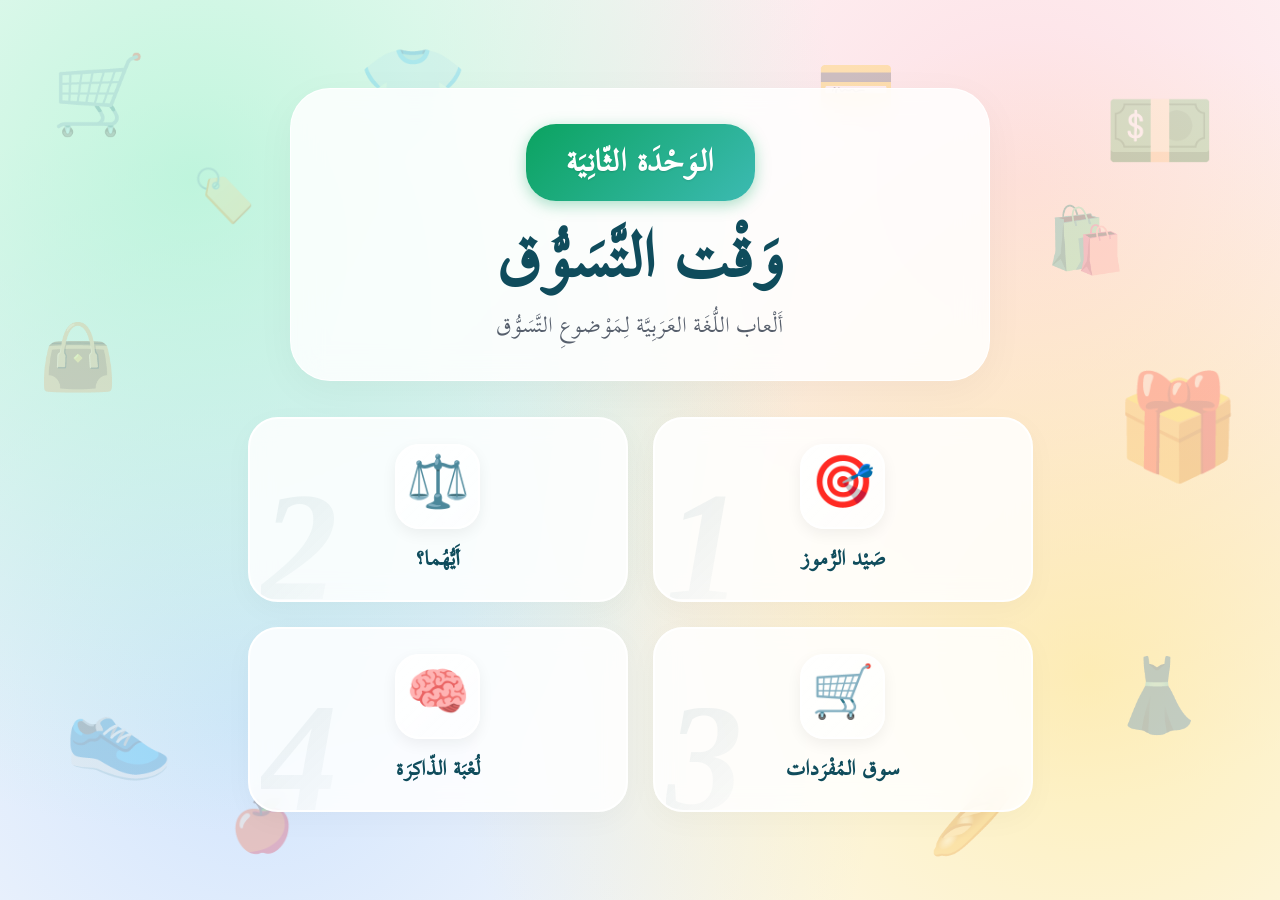
==== index.html @ f14e923b "Add files via upload" ====
<!DOCTYPE html>
<html lang="ar" dir="rtl">
<head>
    <meta charset="UTF-8">
    <meta name="viewport" content="width=device-width, initial-scale=1.0, maximum-scale=1.0, user-scalable=no">
    <title>وَقْت التَّسَوُّق - أَلْعاب</title>
    <style>
        @font-face { 
            font-family: 'Arakom'; 
            src: url('arakom.ttf') format('truetype'); 
        }
        
        :root {
            --primary: #0f4c5c; 
            --secondary: #e27d60; 
            --accent: #e8a87c;
            --text-main: #2d3748;
        }

        * { 
            box-sizing: border-box; 
            margin: 0;
            padding: 0;
        }

        /* ALIŞVERİŞ KONSEPTİ */
        body {
            font-family: 'Arakom', 'Segoe UI', Tahoma, sans-serif; 
            background-color: #fdfbfb;
            background-image: 
                radial-gradient(circle at 15% 20%, rgba(167, 243, 208, 0.7) 0%, transparent 50%), 
                radial-gradient(circle at 85% 75%, rgba(253, 230, 138, 0.6) 0%, transparent 50%), 
                radial-gradient(circle at 80% 20%, rgba(254, 204, 213, 0.6) 0%, transparent 50%), 
                radial-gradient(circle at 20% 80%, rgba(191, 219, 254, 0.7) 0%, transparent 50%); 
            background-attachment: fixed;
            color: var(--text-main); 
            min-height: 100vh; 
            display: flex;
            flex-direction: column; 
            align-items: center; 
            justify-content: center; 
            padding: 2vh 2vw; 
            overflow-x: hidden; 
            position: relative;
        }

        /* --- ARKA PLAN SAYDAM EMOJİLER (ALIŞVERİŞ) --- */
        .floating-emojis {
            position: fixed;
            top: 0; left: 0; 
            width: 100vw; height: 100vh;
            pointer-events: none; 
            z-index: -2;
            overflow: hidden;
        }

        .floating-emojis span {
            position: absolute;
            opacity: 0.25; 
            animation: float ease-in-out infinite alternate;
        }

        @keyframes float {
            0% { transform: translateY(0) rotate(0deg) scale(1); }
            100% { transform: translateY(-20px) rotate(10deg) scale(1.05); }
        }

        /* Alışveriş Konseptli Agresif Küçülen Emojiler */
        .em-1 { top: 5%; left: 4%; font-size: clamp(2.5rem, 6vw, 5rem); animation-duration: 12s; animation-delay: 0s; } /* Sepet */
        .em-2 { top: 8%; right: 5%; font-size: clamp(3rem, 7vw, 6rem); animation-duration: 15s; animation-delay: -2s; } /* Para */
        .em-3 { top: 35%; left: 3%; font-size: clamp(2rem, 5vw, 4.5rem); animation-duration: 14s; animation-delay: -5s; } /* Çanta */
        .em-4 { top: 40%; right: 3%; font-size: clamp(3.5rem, 8vw, 6.5rem); animation-duration: 18s; animation-delay: -3s; } /* Hediye */
        .em-5 { top: 75%; left: 5%; font-size: clamp(3rem, 7vw, 5.5rem); animation-duration: 13s; animation-delay: -7s; } /* Ayakkabı */
        .em-6 { top: 72%; right: 6%; font-size: clamp(2.5rem, 6vw, 4.5rem); animation-duration: 16s; animation-delay: -1s; } /* Elbise */
        .em-7 { top: 18%; left: 15%; font-size: clamp(1.8rem, 4vw, 3.5rem); animation-duration: 11s; animation-delay: -4s; } /* Etiket */
        .em-8 { top: 22%; right: 12%; font-size: clamp(2rem, 5vw, 4rem); animation-duration: 17s; animation-delay: -6s; } /* Kahve */
        .em-9 { top: 88%; left: 18%; font-size: clamp(1.8rem, 4vw, 3.5rem); animation-duration: 14s; animation-delay: -2s; } /* Meyve */
        .em-10 { top: 85%; right: 20%; font-size: clamp(2.5rem, 6vw, 5rem); animation-duration: 19s; animation-delay: -8s; } /* Ekmek */
        .em-11 { top: 4%; left: 28%; font-size: clamp(3rem, 7vw, 5.5rem); animation-duration: 15s; animation-delay: -3s; } /* Tişört */
        .em-12 { top: 5%; right: 30%; font-size: clamp(2rem, 5vw, 4.5rem); animation-duration: 12s; animation-delay: -9s; } /* Kredi Kartı */

        .main-container {
            width: 100%;
            max-width: 850px; 
            display: flex;
            flex-direction: column;
            align-items: center;
            gap: clamp(15px, 4vh, 45px); 
            z-index: 10;
        }

        .header { 
            text-align: center; 
            background: rgba(255, 255, 255, 0.85); 
            backdrop-filter: blur(15px);
            -webkit-backdrop-filter: blur(15px);
            padding: clamp(15px, 4vw, 35px) clamp(15px, 6vw, 60px);
            border-radius: 40px;
            border: 1px solid rgba(255, 255, 255, 0.9);
            box-shadow: 0 10px 40px rgba(0, 0, 0, 0.04);
            width: 100%;
            max-width: 700px;
            position: relative;
        }

        /* --- BÜYÜTÜLMÜŞ ÜNİTE ROZETİ --- */
        .unit-badge {
            display: inline-block;
            background: linear-gradient(135deg, #0ba360 0%, #3cbab2 100%);
            color: white;
            padding: clamp(8px, 2vw, 12px) clamp(20px, 5vw, 40px); /* Daha dolgun padding */
            border-radius: 30px;
            font-size: clamp(1.4rem, 4vw, 2.2rem); /* Çok daha büyük font */
            font-weight: bold;
            margin-bottom: 15px;
            box-shadow: 0 4px 15px rgba(11, 163, 96, 0.35);
            letter-spacing: 0.5px;
            text-shadow: 0 1px 2px rgba(0,0,0,0.1);
        }

        .header h1 { 
            font-size: clamp(1.8rem, 7vw, 4.5rem); 
            color: var(--primary); 
            line-height: 1.2;
            margin-bottom: 5px;
        }

        .header p { 
            color: var(--text-main); 
            font-size: clamp(0.9rem, 4vw, 1.6rem); 
            opacity: 0.8;
        }

        /* Kartlar İçin Agresif Esnek Izgara */
        .grid-container {
            display: flex;
            flex-wrap: wrap; 
            justify-content: center; 
            align-items: stretch;
            width: 100%;
            gap: clamp(10px, 3vw, 25px); 
        }

        .game-card {
            position: relative;
            overflow: hidden; 
            background: rgba(255, 255, 255, 0.85); 
            backdrop-filter: blur(12px);
            -webkit-backdrop-filter: blur(12px);
            border: 2px solid rgba(255, 255, 255, 1);
            border-radius: clamp(20px, 4vw, 30px); 
            padding: clamp(10px, 4vw, 25px); 
            text-align: center;
            text-decoration: none; 
            color: var(--primary); 
            display: flex;
            flex-direction: column; 
            align-items: center;
            justify-content: center;
            box-shadow: 0 8px 30px rgba(0, 0, 0, 0.03);
            transition: all 0.4s cubic-bezier(0.25, 0.8, 0.25, 1);
            
            flex: 1 1 calc(45% - 25px); /* 4 kart olduğu için 2x2 düzeni korur */
            max-width: 380px;
            min-width: clamp(120px, 35%, 240px); /* Mobilde daralır */
            min-height: clamp(120px, 18vh, 190px);
            z-index: 1;
        }

        .game-card::before {
            content: attr(data-num);
            position: absolute;
            bottom: -5%;
            left: 3%; 
            font-size: clamp(4rem, 12vw, 10rem); 
            font-family: 'Georgia', 'Times New Roman', serif;
            font-style: italic;
            font-weight: 900;
            background: linear-gradient(135deg, rgba(15, 76, 92, 0.08), rgba(15, 76, 92, 0.01));
            -webkit-background-clip: text;
            -webkit-text-fill-color: transparent;
            z-index: -1; 
            line-height: 0.8;
            pointer-events: none;
            transition: all 0.5s ease;
        }

        .game-card:hover { 
            transform: translateY(-10px) scale(1.02); 
            background: rgba(255, 255, 255, 1);
            box-shadow: 0 15px 40px rgba(11, 163, 96, 0.15);
            border-color: rgba(11, 163, 96, 0.4);
        }

        .game-card:hover::before {
            transform: translateY(-15px) scale(1.05) rotate(-5deg);
            background: linear-gradient(135deg, rgba(11, 163, 96, 0.2), rgba(11, 163, 96, 0.05));
            -webkit-background-clip: text;
            -webkit-text-fill-color: transparent;
        }

        .icon-circle {
            width: clamp(45px, 10vw, 85px); 
            height: clamp(45px, 10vw, 85px); 
            background: linear-gradient(135deg, rgba(255,255,255,0.9), rgba(255,255,255,0.5));
            border: 2px solid rgba(255,255,255,1);
            border-radius: clamp(15px, 4vw, 24px); 
            display: flex; 
            align-items: center;
            justify-content: center; 
            margin-bottom: clamp(8px, 2vw, 15px); 
            font-size: clamp(1.6rem, 5vw, 3.2rem); 
            box-shadow: 0 5px 15px rgba(0,0,0,0.06);
            transition: transform 0.4s cubic-bezier(0.34, 1.56, 0.64, 1);
        }

        .game-card:hover .icon-circle {
            transform: scale(1.15) rotate(8deg);
            background: rgba(255, 255, 255, 1);
            border-color: #3cbab2;
        }

        .game-card h2 { 
            font-size: clamp(0.95rem, 4vw, 1.5rem); 
            font-weight: bold;
            line-height: 1.3;
        }

        /* MOBİL EKRANLAR */
        @media (max-width: 768px) {
            .game-card { 
                flex-basis: calc(50% - 10px);
            }
            .game-card::before {
                bottom: -8%;
            }
        }

        /* ÇOK DAR EKRANLAR */
        @media (max-width: 400px) {
            .game-card {
                flex-basis: 100%;
                max-width: 100%;
                min-height: 80px;
                flex-direction: row; 
                gap: 12px;
                padding: 12px 15px;
                justify-content: flex-start;
                text-align: right;
            }
            .icon-circle {
                margin-bottom: 0;
                flex-shrink: 0;
                width: 45px;
                height: 45px;
                font-size: 1.5rem;
                border-radius: 14px;
            }
            .game-card h2 {
                margin-top: 0;
                font-size: 1rem;
            }
            .game-card::before {
                left: 5%;
                bottom: -25%;
                font-size: 4.5rem;
            }
        }
    </style>
</head>
<body>

    <!-- Arka Plan Saydam Emojiler (Alışveriş) -->
    <div class="floating-emojis">
        <span class="em-1">🛒</span>
        <span class="em-2">💵</span>
        <span class="em-3">👜</span>
        <span class="em-4">🎁</span>
        <span class="em-5">👟</span>
        <span class="em-6">👗</span>
        <span class="em-7">🏷️</span>
        <span class="em-8">🛍️</span>
        <span class="em-9">🍎</span>
        <span class="em-10">🥖</span>
        <span class="em-11">👕</span>
        <span class="em-12">💳</span>
    </div>

    <div class="main-container">
        <div class="header">
            <span class="unit-badge">الوَحْدَة الثّانِيَة</span>
            <h1>وَقْت التَّسَوُّق</h1>
            <p>أَلْعاب اللُّغَة العَرَبِيَّة لِمَوْضوعِ التَّسَوُّق</p>
        </div>

        <div class="grid-container">
            <a href="kelime.html" class="game-card" data-num="1">
                <div class="icon-circle">🎯</div>
                <h2>صَيْد الرُّموز</h2>
            </a>

            <a href="mukayese.html" class="game-card" data-num="2">
                <div class="icon-circle">⚖️</div>
                <h2>أَيُّهُما؟</h2>
            </a>

            <a href="alisveris.html" class="game-card" data-num="3">
                <div class="icon-circle">🛒</div>
                <h2>سوق المُفْرَدات</h2>
            </a>

            <a href="hafizakarti.html" class="game-card" data-num="4">
                <div class="icon-circle">🧠</div>
                <h2>لُعْبَة الذّاكِرَة</h2>
            </a>
        </div>
    </div>

</body>
</html>
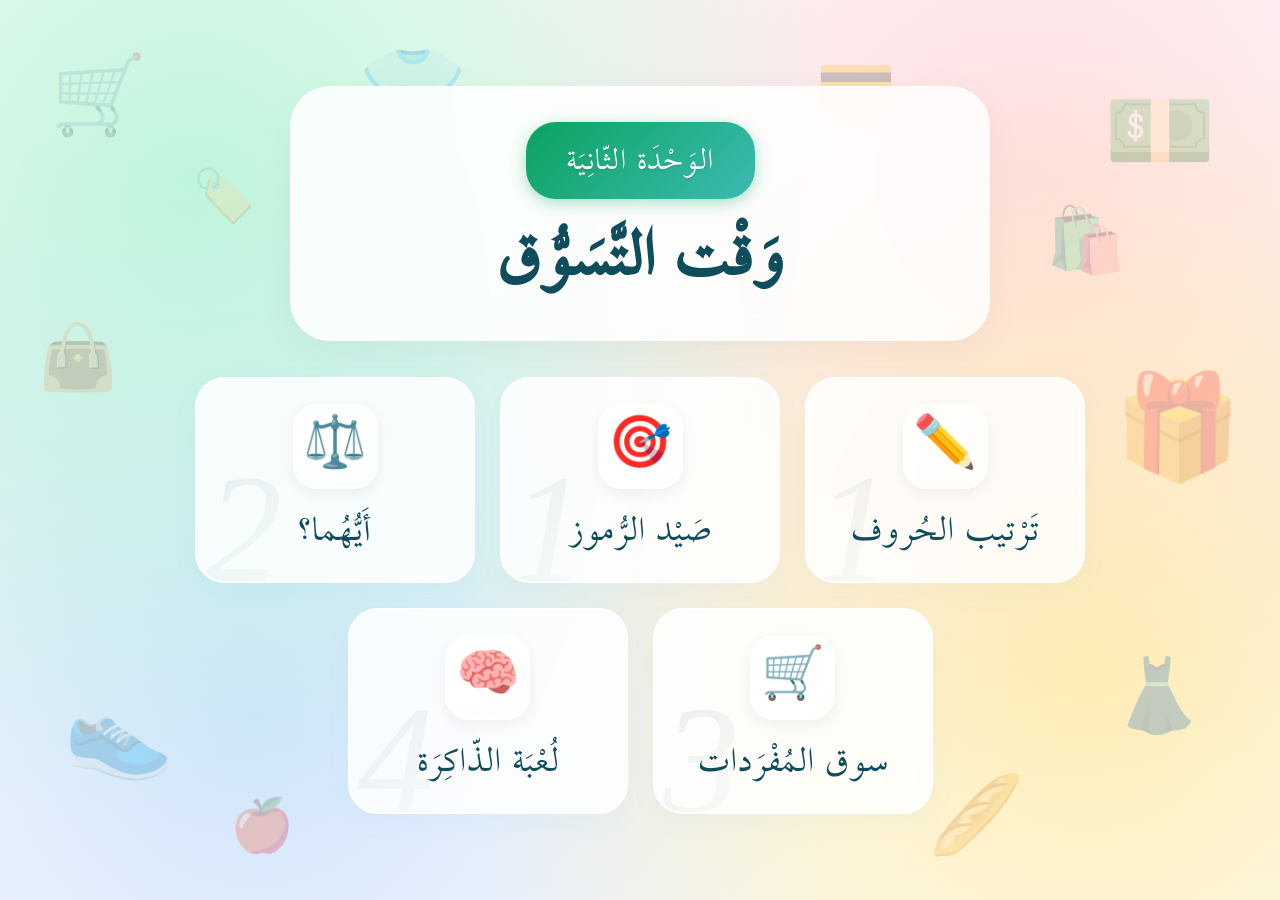
==== commit f2f5a9bf: "Add files via upload" ====
--- a/index.html
+++ b/index.html
@@ -79,13 +79,13 @@
         .em-11 { top: 4%; left: 28%; font-size: clamp(3rem, 7vw, 5.5rem); animation-duration: 15s; animation-delay: -3s; } /* Tişört */
         .em-12 { top: 5%; right: 30%; font-size: clamp(2rem, 5vw, 4.5rem); animation-duration: 12s; animation-delay: -9s; } /* Kredi Kartı */
 
-        .main-container {
+         .main-container {
             width: 100%;
-            max-width: 850px; 
+            max-width: 950px; /* 3 kartın rahat sığması için 850'den 950'ye çıkarıldı */
             display: flex;
             flex-direction: column;
             align-items: center;
-            gap: clamp(15px, 4vh, 45px); 
+            gap: clamp(15px, 4vh, 45px);
             z-index: 10;
         }
 
@@ -111,7 +111,7 @@
             padding: clamp(8px, 2vw, 12px) clamp(20px, 5vw, 40px); /* Daha dolgun padding */
             border-radius: 30px;
             font-size: clamp(1.4rem, 4vw, 2.2rem); /* Çok daha büyük font */
-            font-weight: bold;
+            font-weight: normal;
             margin-bottom: 15px;
             box-shadow: 0 4px 15px rgba(11, 163, 96, 0.35);
             letter-spacing: 0.5px;
@@ -157,12 +157,15 @@
             flex-direction: column; 
             align-items: center;
             justify-content: center;
-            box-shadow: 0 8px 30px rgba(0, 0, 0, 0.03);
+            box-shadow: 0 8px 30px rgba(14, 165, 233, 0.04);
             transition: all 0.4s cubic-bezier(0.25, 0.8, 0.25, 1);
             
-            flex: 1 1 calc(45% - 25px); /* 4 kart olduğu için 2x2 düzeni korur */
-            max-width: 380px;
-            min-width: clamp(120px, 35%, 240px); /* Mobilde daralır */
+            /* --- YENİ EKLENEN/DEĞİŞEN KISIM --- */
+            flex: 0 0 30%; /* Kartların esnemesini durdurup ilk satıra tam 3 adet sığdırır */
+            max-width: 280px; /* Kartın aşırı büyümesini engeller */
+            min-width: 200px; /* Kartın aşırı küçülmesini engeller */
+            /* --------------------------------- */
+
             min-height: clamp(120px, 18vh, 190px);
             z-index: 1;
         }
@@ -175,7 +178,7 @@
             font-size: clamp(4rem, 12vw, 10rem); 
             font-family: 'Georgia', 'Times New Roman', serif;
             font-style: italic;
-            font-weight: 900;
+            font-weight: 400;
             background: linear-gradient(135deg, rgba(15, 76, 92, 0.08), rgba(15, 76, 92, 0.01));
             -webkit-background-clip: text;
             -webkit-text-fill-color: transparent;
@@ -221,8 +224,8 @@
         }
 
         .game-card h2 { 
-            font-size: clamp(0.95rem, 4vw, 1.5rem); 
-            font-weight: bold;
+            font-size: clamp(0.95rem, 8vw, 2.5rem); 
+            font-weight: normal;
             line-height: 1.3;
         }
 
@@ -290,10 +293,15 @@
         <div class="header">
             <span class="unit-badge">الوَحْدَة الثّانِيَة</span>
             <h1>وَقْت التَّسَوُّق</h1>
-            <p>أَلْعاب اللُّغَة العَرَبِيَّة لِمَوْضوعِ التَّسَوُّق</p>
         </div>
 
         <div class="grid-container">
+
+            <a href="yaz.html" class="game-card" data-num="1">
+                <div class="icon-circle">✏️</div>
+                <h2>تَرْتيب الحُروف</h2>
+            </a>
+
             <a href="kelime.html" class="game-card" data-num="1">
                 <div class="icon-circle">🎯</div>
                 <h2>صَيْد الرُّموز</h2>
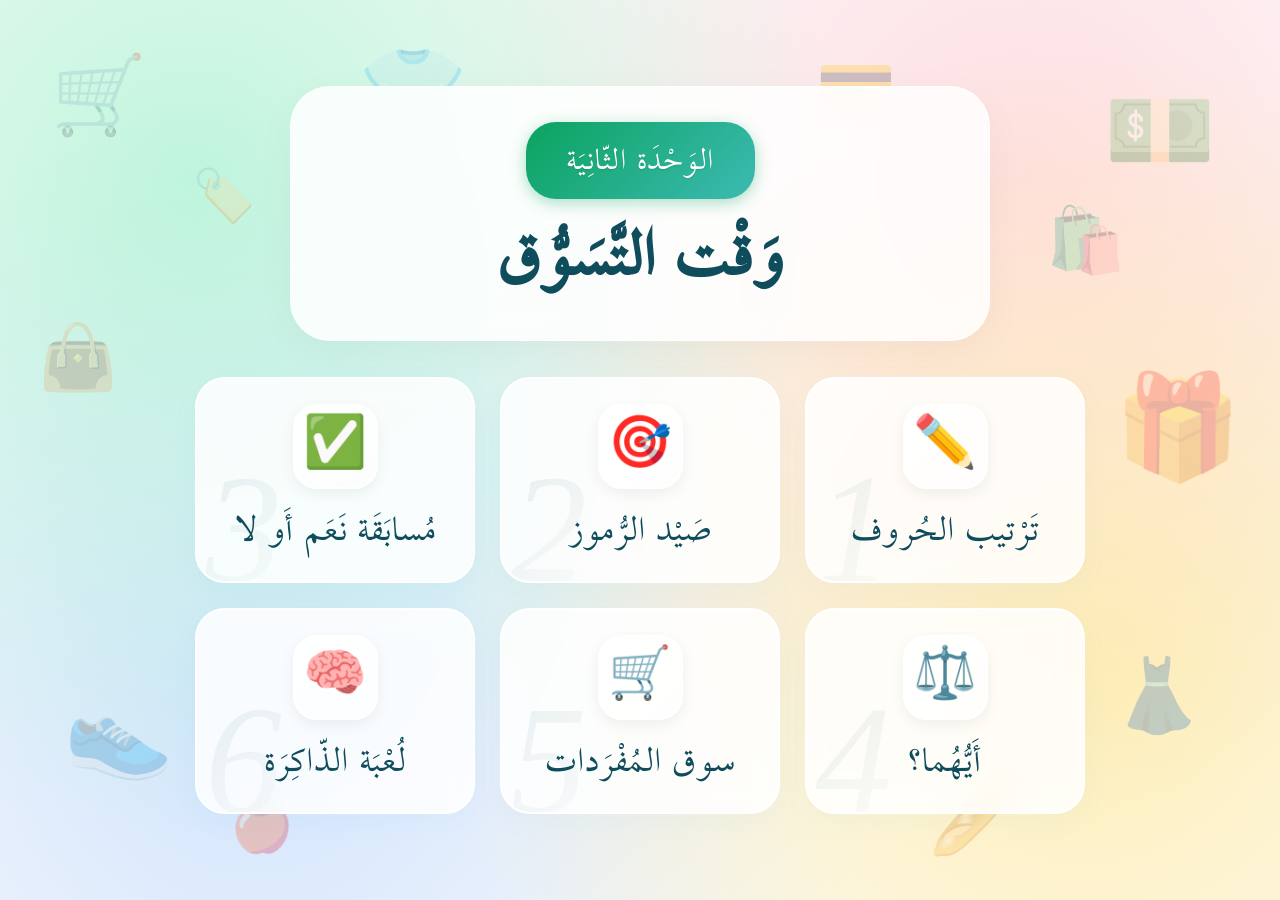
==== commit 69426cda: "Add files via upload" ====
--- a/index.html
+++ b/index.html
@@ -302,22 +302,28 @@
                 <h2>تَرْتيب الحُروف</h2>
             </a>
 
-            <a href="kelime.html" class="game-card" data-num="1">
+            <a href="kelime.html" class="game-card" data-num="2">
                 <div class="icon-circle">🎯</div>
                 <h2>صَيْد الرُّموز</h2>
             </a>
 
-            <a href="mukayese.html" class="game-card" data-num="2">
+            <a href="evethayir.html" class="game-card" data-num="3">
+                <div class="icon-circle">✅</div>
+                <h2>مُسابَقَة نَعَم أَو لا</h2>
+            </a>
+
+            <a href="mukayese.html" class="game-card" data-num="4">
                 <div class="icon-circle">⚖️</div>
                 <h2>أَيُّهُما؟</h2>
             </a>
 
-            <a href="alisveris.html" class="game-card" data-num="3">
+
+            <a href="alisveris.html" class="game-card" data-num="5">
                 <div class="icon-circle">🛒</div>
                 <h2>سوق المُفْرَدات</h2>
             </a>
 
-            <a href="hafizakarti.html" class="game-card" data-num="4">
+            <a href="hafizakarti.html" class="game-card" data-num="6">
                 <div class="icon-circle">🧠</div>
                 <h2>لُعْبَة الذّاكِرَة</h2>
             </a>
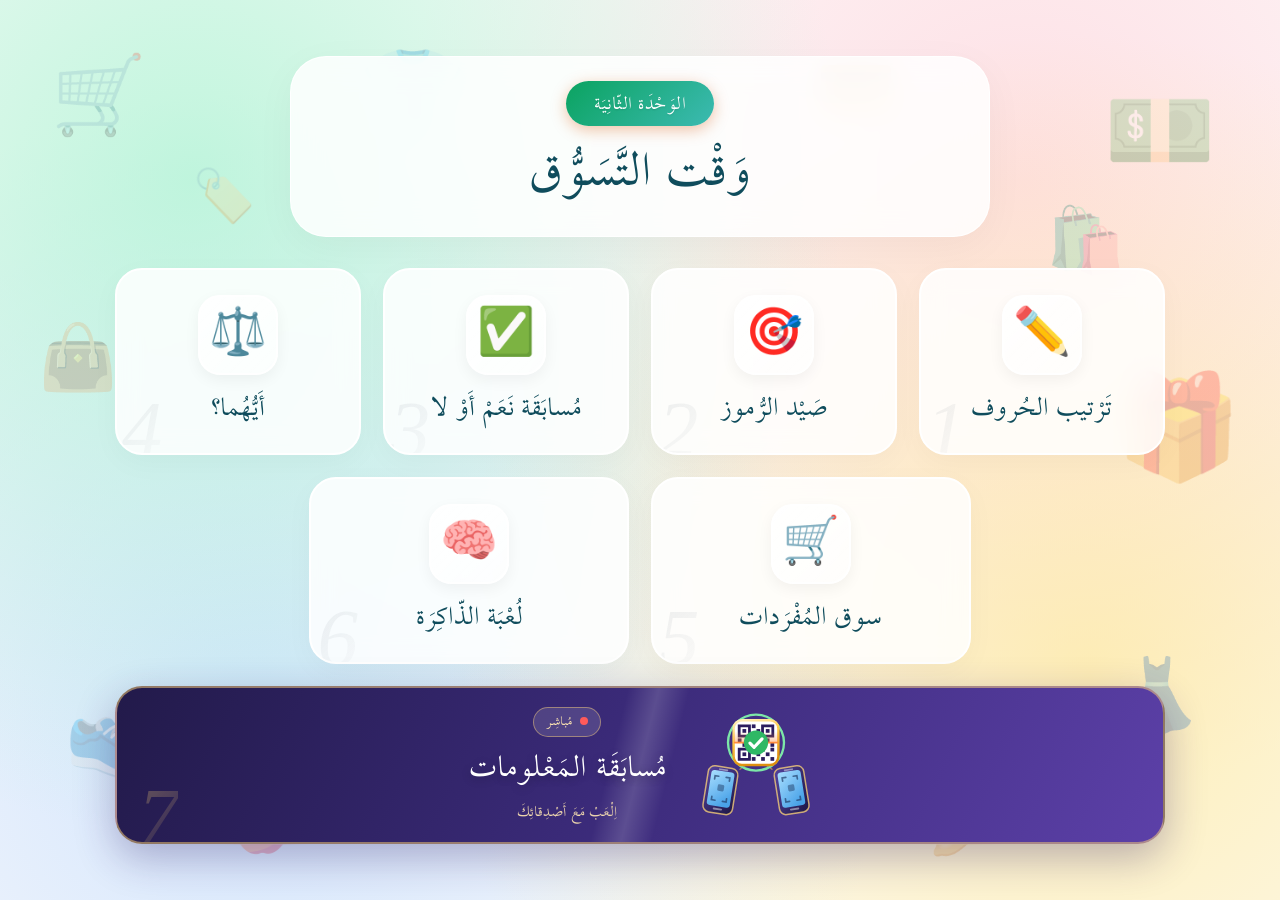
==== commit b4d7c25d: "Add files via upload" ====
--- a/index.html
+++ b/index.html
@@ -5,6 +5,8 @@
     <meta name="viewport" content="width=device-width, initial-scale=1.0, maximum-scale=1.0, user-scalable=no">
     <title>وَقْت التَّسَوُّق - أَلْعاب</title>
     <style>
+    h1, h2, h3, h4, h5, h6, strong, b { font-weight: normal !important; }
+
         @font-face { 
             font-family: 'Arakom'; 
             src: url('arakom.ttf') format('truetype'); 
@@ -34,7 +36,7 @@
                 radial-gradient(circle at 20% 80%, rgba(191, 219, 254, 0.7) 0%, transparent 50%); 
             background-attachment: fixed;
             color: var(--text-main); 
-            min-height: 100vh; 
+            min-height: 100dvh; 
             display: flex;
             flex-direction: column; 
             align-items: center; 
@@ -48,7 +50,7 @@
         .floating-emojis {
             position: fixed;
             top: 0; left: 0; 
-            width: 100vw; height: 100vh;
+            width: 100vw; height: 100dvh;
             pointer-events: none; 
             z-index: -2;
             overflow: hidden;
@@ -81,21 +83,21 @@
 
          .main-container {
             width: 100%;
-            max-width: 950px; /* 3 kartın rahat sığması için 850'den 950'ye çıkarıldı */
+            max-width: 1050px;
             display: flex;
             flex-direction: column;
             align-items: center;
-            gap: clamp(15px, 4vh, 45px);
+            gap: clamp(8px, 3.5vh, 34px);
             z-index: 10;
         }
 
         .header { 
             text-align: center; 
-            background: rgba(255, 255, 255, 0.85); 
+            background: rgba(255, 255, 255, 0.85);
             backdrop-filter: blur(15px);
             -webkit-backdrop-filter: blur(15px);
-            padding: clamp(15px, 4vw, 35px) clamp(15px, 6vw, 60px);
-            border-radius: 40px;
+            padding: clamp(10px, 2.7vh, 26px) clamp(15px, 6vw, 60px);
+            border-radius: clamp(22px, 4vh, 36px);
             border: 1px solid rgba(255, 255, 255, 0.9);
             box-shadow: 0 10px 40px rgba(0, 0, 0, 0.04);
             width: 100%;
@@ -108,18 +110,18 @@
             display: inline-block;
             background: linear-gradient(135deg, #0ba360 0%, #3cbab2 100%);
             color: white;
-            padding: clamp(8px, 2vw, 12px) clamp(20px, 5vw, 40px); /* Daha dolgun padding */
-            border-radius: 30px;
-            font-size: clamp(1.4rem, 4vw, 2.2rem); /* Çok daha büyük font */
+            padding: clamp(3px, 0.8vh, 7px) clamp(14px, 3.2vw, 28px);
+            border-radius: 999px;
+            font-size: clamp(0.8rem, 2.5vh, 1.3rem);
             font-weight: normal;
-            margin-bottom: 15px;
-            box-shadow: 0 4px 15px rgba(11, 163, 96, 0.35);
+            margin-bottom: clamp(5px, 1.5vh, 14px);
+            box-shadow: 0 4px 15px rgba(211, 84, 0, 0.35);
             letter-spacing: 0.5px;
             text-shadow: 0 1px 2px rgba(0,0,0,0.1);
         }
 
         .header h1 { 
-            font-size: clamp(1.8rem, 7vw, 4.5rem); 
+            font-size: clamp(1.35rem, min(6.6vw, 6.2vh), 3.6rem);
             color: var(--primary); 
             line-height: 1.2;
             margin-bottom: 5px;
@@ -138,18 +140,18 @@
             justify-content: center; 
             align-items: stretch;
             width: 100%;
-            gap: clamp(10px, 3vw, 25px); 
+            gap: clamp(7px, 2.4vh, 22px);
         }
 
         .game-card {
             position: relative;
             overflow: hidden; 
-            background: rgba(255, 255, 255, 0.85); 
+            background: rgba(255, 255, 255, 0.85);
             backdrop-filter: blur(12px);
             -webkit-backdrop-filter: blur(12px);
             border: 2px solid rgba(255, 255, 255, 1);
-            border-radius: clamp(20px, 4vw, 30px); 
-            padding: clamp(10px, 4vw, 25px); 
+            border-radius: clamp(16px, 3vh, 28px);
+            padding: clamp(8px, 2.3vh, 20px) clamp(8px, 2vw, 18px);
             text-align: center;
             text-decoration: none; 
             color: var(--primary); 
@@ -157,16 +159,13 @@
             flex-direction: column; 
             align-items: center;
             justify-content: center;
-            box-shadow: 0 8px 30px rgba(14, 165, 233, 0.04);
+            box-shadow: 0 8px 30px rgba(0, 0, 0, 0.03);
             transition: all 0.4s cubic-bezier(0.25, 0.8, 0.25, 1);
             
-            /* --- YENİ EKLENEN/DEĞİŞEN KISIM --- */
-            flex: 0 0 30%; /* Kartların esnemesini durdurup ilk satıra tam 3 adet sığdırır */
-            max-width: 280px; /* Kartın aşırı büyümesini engeller */
-            min-width: 200px; /* Kartın aşırı küçülmesini engeller */
-            /* --------------------------------- */
-
-            min-height: clamp(120px, 18vh, 190px);
+            flex: 1 1 calc(25% - 25px);
+            max-width: 320px;
+            min-width: clamp(120px, 22%, 220px); /* 4 kart yan yana sığabilmesi için küçültüldü */
+            min-height: clamp(74px, 20.8vh, 190px);
             z-index: 1;
         }
 
@@ -174,12 +173,12 @@
             content: attr(data-num);
             position: absolute;
             bottom: -5%;
-            left: 3%; 
-            font-size: clamp(4rem, 12vw, 10rem); 
+            left: 2%; 
+            font-size: clamp(2.6rem, 9vh, 8rem);
             font-family: 'Georgia', 'Times New Roman', serif;
             font-style: italic;
             font-weight: 400;
-            background: linear-gradient(135deg, rgba(15, 76, 92, 0.08), rgba(15, 76, 92, 0.01));
+            background: linear-gradient(135deg, rgba(44, 62, 80, 0.08), rgba(44, 62, 80, 0.01));
             -webkit-background-clip: text;
             -webkit-text-fill-color: transparent;
             z-index: -1; 
@@ -203,17 +202,17 @@
         }
 
         .icon-circle {
-            width: clamp(45px, 10vw, 85px); 
-            height: clamp(45px, 10vw, 85px); 
+            width: clamp(34px, 9.9vh, 80px);
+            height: clamp(34px, 9.9vh, 80px);
             background: linear-gradient(135deg, rgba(255,255,255,0.9), rgba(255,255,255,0.5));
             border: 2px solid rgba(255,255,255,1);
-            border-radius: clamp(15px, 4vw, 24px); 
+            border-radius: clamp(11px, 2.6vh, 22px);
             display: flex; 
             align-items: center;
             justify-content: center; 
-            margin-bottom: clamp(8px, 2vw, 15px); 
-            font-size: clamp(1.6rem, 5vw, 3.2rem); 
-            box-shadow: 0 5px 15px rgba(0,0,0,0.06);
+            margin-bottom: clamp(4px, 1.5vh, 13px);
+            font-size: clamp(1.15rem, 5.2vh, 2.9rem);
+            box-shadow: 0 5px 15px rgba(0,0,0,0.05);
             transition: transform 0.4s cubic-bezier(0.34, 1.56, 0.64, 1);
         }
 
@@ -224,54 +223,294 @@
         }
 
         .game-card h2 { 
-            font-size: clamp(0.95rem, 8vw, 2.5rem); 
+            font-size: clamp(0.8rem, min(3.6vh, 3.4vw), 1.9rem);
             font-weight: normal;
             line-height: 1.3;
         }
 
         /* MOBİL EKRANLAR */
         @media (max-width: 768px) {
-            .game-card { 
+            .game-card {
                 flex-basis: calc(50% - 10px);
+                min-height: clamp(66px, 13vh, 150px);
+                padding: clamp(7px, 1.2vh, 16px) clamp(8px, 2.5vw, 16px);
             }
             .game-card::before {
                 bottom: -8%;
             }
+            .icon-circle {
+                width: clamp(30px, 6.5vh, 62px);
+                height: clamp(30px, 6.5vh, 62px);
+                margin-bottom: clamp(3px, 1vh, 10px);
+                font-size: clamp(1rem, 3.4vh, 2rem);
+            }
+            .game-card h2 { font-size: clamp(0.78rem, min(2.2vh, 4.5vw), 1.4rem); }
+            .header { padding: clamp(8px, 1.8vh, 20px) clamp(12px, 5vw, 40px); }
+            .unit-badge { margin-bottom: clamp(4px, 1.2vh, 11px); }
+            .main-container { gap: clamp(7px, 2.5vh, 24px); }
+            .grid-container { gap: clamp(6px, 1.6vh, 16px); }
+            .quiz-card { min-height: clamp(58px, 13.5vh, 120px);
+                         padding: clamp(7px, 1.4vh, 16px) clamp(12px, 4vw, 30px); }
+            .quiz-ikon { width: clamp(40px, 11vh, 86px); height: clamp(40px, 11vh, 86px); }
         }
 
         /* ÇOK DAR EKRANLAR */
         @media (max-width: 400px) {
+            /* v-unite2: 1. ünite gibi — dar ekranda da 2 sütun, tek ekrana sığar */
             .game-card {
-                flex-basis: 100%;
-                max-width: 100%;
-                min-height: 80px;
-                flex-direction: row; 
-                gap: 12px;
-                padding: 12px 15px;
-                justify-content: flex-start;
-                text-align: right;
-            }
-            .icon-circle {
-                margin-bottom: 0;
-                flex-shrink: 0;
-                width: 45px;
-                height: 45px;
-                font-size: 1.5rem;
-                border-radius: 14px;
-            }
-            .game-card h2 {
-                margin-top: 0;
-                font-size: 1rem;
-            }
+                flex-basis: calc(50% - 5px);
+                border-radius: 16px;
+            }
+            .icon-circle { border-radius: 12px; }
             .game-card::before {
                 left: 5%;
-                bottom: -25%;
-                font-size: 4.5rem;
-            }
-        }
+                bottom: -12%;
+                font-size: 3.2rem;
+            }
+            .grid-container { gap: 8px; }
+        }
+    
+        
+
+        /* ==================================================================
+           OZEL KART - CANLI BILGI YARISMASI
+           Diger kartlar cam beyazi ve emoji ikonlu; bu kart kasten farkli:
+           kendi satirini bastan sona kaplar, koyu mor gradyan zemin ve altin
+           cerceve kullanir, ikon yerine animasyonlu SVG kupa tasir.
+           Tum animasyonlar salt gorseldir; en altta "hareketi azalt" sistem
+           ayari icin kapatma blogu vardir.
+           ================================================================== */
+        .quiz-card {
+            flex: 1 1 100%;
+            max-width: 100%;
+            min-width: 0;
+            min-height: clamp(66px, 18.8vh, 158px);
+            flex-direction: row;
+            justify-content: center;
+            gap: clamp(10px, 3.5vw, 34px);
+            padding: clamp(8px, 2.1vh, 20px) clamp(14px, 4vw, 42px);
+            background: linear-gradient(115deg, #221a4a 0%, #3a2a78 46%, #5c40a8 100%);
+            border: 2px solid rgba(255, 214, 120, 0.5);
+            box-shadow: 0 14px 40px rgba(50, 35, 110, 0.32);
+            color: #fff;
+            overflow: hidden;
+        }
+
+        /* Dev rakam: beyaz kartlarda gri, burada altin tonunda */
+        .quiz-card::before {
+            background: linear-gradient(135deg, rgba(255, 215, 120, 0.30), rgba(255, 215, 120, 0.03));
+            -webkit-background-clip: text;
+            background-clip: text;
+            -webkit-text-fill-color: transparent;
+        }
+
+        /* Kartin uzerinden yavasca gecen isik seridi */
+        .quiz-card::after {
+            content: "";
+            position: absolute;
+            top: -60%;
+            bottom: -60%;
+            width: 60px;
+            background: linear-gradient(90deg, transparent, rgba(255,255,255,0.16), transparent);
+            transform: rotate(14deg);
+            animation: quizSerit 6.5s ease-in-out infinite;
+            pointer-events: none;
+            z-index: 0;
+        }
+        @keyframes quizSerit {
+            0%        { left: -20%; opacity: 0; }
+            12%       { opacity: 1; }
+            55%       { opacity: 1; }
+            70%, 100% { left: 110%; opacity: 0; }
+        }
+
+        .quiz-card:hover {
+            background: linear-gradient(115deg, #2a1f5c 0%, #45318d 46%, #6c4cc4 100%);
+            border-color: rgba(255, 214, 120, 0.95);
+            box-shadow: 0 20px 50px rgba(50, 35, 110, 0.45);
+        }
+
+        .quiz-ikon {
+            flex-shrink: 0;
+            width: clamp(46px, 14vh, 112px);
+            height: clamp(46px, 14vh, 112px);
+            z-index: 1;
+        }
+        .quiz-ikon svg { width: 100%; height: 100%; display: block; overflow: visible; }
+
+        .quiz-yazi {
+            display: flex;
+            flex-direction: column;
+            align-items: center;
+            gap: clamp(4px, 1vw, 9px);
+            z-index: 1;
+        }
+        .quiz-card h2 {
+            color: #fff;
+            font-size: clamp(0.95rem, min(4.3vh, 4.2vw), 2.2rem);
+            line-height: 1.25;
+            text-shadow: 0 2px 10px rgba(0,0,0,0.25);
+        }
+        .quiz-alt {
+            font-size: clamp(0.65rem, min(2.1vh, 2.4vw), 1.05rem);
+            color: rgba(255, 231, 178, 0.9);
+        }
+
+        /* "Canli" rozeti: kirmizi nokta disa dogru nabiz atar */
+        .quiz-rozet {
+            display: inline-flex;
+            align-items: center;
+            gap: 8px;
+            background: rgba(255, 255, 255, 0.13);
+            border: 1px solid rgba(255, 214, 120, 0.45);
+            border-radius: 999px;
+            padding: 2px 12px 3px;
+            font-size: clamp(0.6rem, min(1.9vh, 2.2vw), 0.95rem);
+            color: #FFE7B2;
+        }
+        .quiz-nokta {
+            width: 8px; height: 8px;
+            border-radius: 50%;
+            background: #FF5A5A;
+            animation: quizNabiz 1.8s ease-out infinite;
+        }
+        @keyframes quizNabiz {
+            0%   { box-shadow: 0 0 0 0 rgba(255, 90, 90, 0.75); }
+            70%  { box-shadow: 0 0 0 9px rgba(255, 90, 90, 0); }
+            100% { box-shadow: 0 0 0 0 rgba(255, 90, 90, 0); }
+        }
+
+        /* --- "Iki telefon karekoda baglaniyor" hareketleri ---
+           4 saniyelik dongu: karekod hafifce nefes alir, uzerinden turuncu
+           tarama cizgisi gecer, iki telefondan altin noktalar kareye dogru
+           akar, sonunda yesil onay halkasi ve tik belirir. */
+        .q-qr { transform-box: fill-box; transform-origin: center;
+                animation: qrNefes 4s ease-in-out infinite; }
+        @keyframes qrNefes {
+            0%, 100% { transform: scale(1); }
+            44%      { transform: scale(1.06); }
+            60%      { transform: scale(1); }
+        }
+
+        .q-tarama { animation: qrTara 4s cubic-bezier(.5, 0, .5, 1) infinite; }
+        @keyframes qrTara {
+            0%        { transform: translateY(-26px); opacity: 0; }
+            10%       { opacity: 0.95; }
+            42%       { transform: translateY(26px);  opacity: 0.95; }
+            50%, 100% { transform: translateY(26px);  opacity: 0; }
+        }
+
+        .q-halka { transform-box: fill-box; transform-origin: center;
+                   animation: qrHalka 4s ease-out infinite; }
+        @keyframes qrHalka {
+            0%, 46%   { opacity: 0;    transform: scale(0.7); }
+            56%       { opacity: 0.85; }
+            82%, 100% { opacity: 0;    transform: scale(1.25); }
+        }
+
+        .q-onay { transform-box: fill-box; transform-origin: center;
+                  animation: qrOnay 4s ease-out infinite; }
+        @keyframes qrOnay {
+            0%, 48%  { opacity: 0; transform: scale(0.4); }
+            58%      { opacity: 1; transform: scale(1.12); }
+            66%, 86% { opacity: 1; transform: scale(1); }
+            100%     { opacity: 0; transform: scale(1); }
+        }
+
+        /* telefonlar yavasca nefes alir gibi inip kalkar */
+        .q-tel   { animation: qrTelSalin 4s ease-in-out infinite; }
+        .q-tel-b { animation-delay: 0.55s; }
+        @keyframes qrTelSalin {
+            0%, 100% { transform: translateY(0); }
+            50%      { transform: translateY(-3px); }
+        }
+
+        /* telefondan kareye akan veri noktalari */
+        .q-nok { opacity: 0; }
+        .q-ns  { animation: qrAkisSol 2s ease-in-out infinite; }
+        .q-ng  { animation: qrAkisSag 2s ease-in-out infinite; }
+        .q-n2  { animation-delay: 0.4s; }
+        .q-n3  { animation-delay: 0.8s; }
+        @keyframes qrAkisSol {
+            0%   { transform: translate(0, 0);       opacity: 0; }
+            18%  { opacity: 1; }
+            72%  { opacity: 1; }
+            100% { transform: translate(10px, -7px); opacity: 0; }
+        }
+        @keyframes qrAkisSag {
+            0%   { transform: translate(0, 0);        opacity: 0; }
+            18%  { opacity: 1; }
+            72%  { opacity: 1; }
+            100% { transform: translate(-10px, -7px); opacity: 0; }
+        }
+
+        /* kesikli baglanti izi kareye dogru kayar */
+        .q-iz { animation: qrIz 1.6s linear infinite; }
+        @keyframes qrIz { to { stroke-dashoffset: -12; } }
+
+        @media (max-width: 400px) {
+            .quiz-card {
+                gap: 10px;
+                padding: 8px 12px;
+                min-height: clamp(58px, 12vh, 100px);
+            }
+            .quiz-card h2 { font-size: clamp(0.9rem, 2.6vh, 1.15rem); }
+        }
+
+        /* Cok basik ekranlar (yatay tutulan telefon): sekiz kart yine de
+           tek ekrana sigsin diye butun dikey olculer bir kademe daha kisilir.
+           Diger sorgulardan sonra geldigi icin sira geregi ustun gelir. */
+        @media (max-height: 470px) {
+            body { padding: 1vh 2vw; }
+            .main-container { gap: clamp(6px, 2vh, 16px); }
+            .header { padding: clamp(6px, 1.6vh, 14px) clamp(12px, 5vw, 40px); }
+            .unit-badge {
+                font-size: clamp(0.7rem, 2.2vh, 1rem);
+                margin-bottom: clamp(3px, 1vh, 8px);
+            }
+            .header h1 { font-size: clamp(1.1rem, min(5vw, 5.4vh), 2rem); }
+            .game-card {
+                min-height: clamp(58px, 18vh, 90px);
+                padding: clamp(5px, 1.6vh, 12px) clamp(6px, 1.6vw, 12px);
+            }
+            .icon-circle {
+                width: clamp(26px, 8vh, 44px);
+                height: clamp(26px, 8vh, 44px);
+                margin-bottom: clamp(2px, 1vh, 6px);
+                font-size: clamp(0.9rem, 4.4vh, 1.6rem);
+            }
+            .game-card h2 { font-size: clamp(0.72rem, min(3.2vh, 3vw), 1.1rem); }
+            .game-card::before { font-size: clamp(2rem, 7vh, 4rem); }
+            .grid-container { gap: clamp(5px, 1.8vh, 12px); }
+            .quiz-card {
+                min-height: clamp(50px, 16vh, 84px);
+                padding: clamp(5px, 1.5vh, 12px) clamp(10px, 3vw, 26px);
+            }
+            .quiz-ikon { width: clamp(34px, 12vh, 66px); height: clamp(34px, 12vh, 66px); }
+        }
+
+        /* Kullanici sistem ayarinda hareketi azaltmissa kart sabit dursun */
+        @media (prefers-reduced-motion: reduce) {
+            .quiz-card::after, .quiz-nokta, .q-qr, .q-tarama, .q-halka,
+            .q-onay, .q-tel, .q-nok, .q-iz { animation: none; }
+            .q-tarama { opacity: 0; }
+            .q-halka  { opacity: 0.45; transform: none; }
+            .q-onay   { opacity: 1;    transform: none; }
+            .q-nok    { opacity: 0.9;  transform: none; }
+        }
+        
     </style>
+
+    
+
+    
 </head>
 <body>
+
+    
+ 
+    </div>
+
 
     <!-- Arka Plan Saydam Emojiler (Alışveriş) -->
     <div class="floating-emojis">
@@ -309,7 +548,7 @@
 
             <a href="evethayir.html" class="game-card" data-num="3">
                 <div class="icon-circle">✅</div>
-                <h2>مُسابَقَة نَعَم أَو لا</h2>
+                <h2>مُسابَقَة نَعَمْ أَوْ لا</h2>
             </a>
 
             <a href="mukayese.html" class="game-card" data-num="4">
@@ -327,6 +566,160 @@
                 <div class="icon-circle">🧠</div>
                 <h2>لُعْبَة الذّاكِرَة</h2>
             </a>
+
+<!-- Canlı bilgi yarışması (Firebase). Öğretmen odayı kurar,
+                 öğrenciler karekodla ya da bağlantıyla katılır. İnternet gerekir. -->
+            <a href="bilgiyarismasi.html" class="game-card quiz-card" data-num="7">
+                <div class="quiz-ikon">
+                    <!-- İki telefon ortadaki karekoda bağlanmaya çalışır:
+                         karekod nefes alır, turuncu tarama çizgisi üzerinden geçer,
+                         telefonlardan altın veri noktaları kareye doğru akar ve
+                         döngünün sonunda yeşil onay halkası ile tik belirir. -->
+                    <svg viewBox="0 0 120 120" role="img" aria-label="رَمْزُ الاِسْتِجابَةِ">
+                        <defs>
+                            <linearGradient id="qAltin" x1="0" y1="0" x2="0.3" y2="1">
+                                <stop offset="0%"   stop-color="#FFF0C2"/>
+                                <stop offset="45%"  stop-color="#FFC94A"/>
+                                <stop offset="100%" stop-color="#DE8F0E"/>
+                            </linearGradient>
+                            <linearGradient id="qGovde" x1="0" y1="0" x2="1" y2="1">
+                                <stop offset="0%"   stop-color="#54429f"/>
+                                <stop offset="100%" stop-color="#1e1746"/>
+                            </linearGradient>
+                            <linearGradient id="qEkran" x1="0" y1="0" x2="0.6" y2="1">
+                                <stop offset="0%"   stop-color="#a9deff"/>
+                                <stop offset="100%" stop-color="#4aa3e8"/>
+                            </linearGradient>
+                            <linearGradient id="qTaraGr" x1="0" y1="0" x2="0" y2="1">
+                                <stop offset="0%"   stop-color="#FF8A3D" stop-opacity="0"/>
+                                <stop offset="100%" stop-color="#FF8A3D" stop-opacity="0.45"/>
+                            </linearGradient>
+                            <clipPath id="qKirp">
+                                <rect x="36" y="12" width="48" height="48" rx="9"/>
+                            </clipPath>
+                        </defs>
+
+                        <!-- baglanti kuruldugunda disa acilan halka -->
+                        <circle class="q-halka" cx="60" cy="36" r="30"
+                                fill="none" stroke="#7CE7A8" stroke-width="2.5"/>
+
+                        <!-- kesikli baglanti izleri -->
+                        <g class="q-iz" stroke="url(#qAltin)" stroke-width="1.6"
+                           stroke-linecap="round" stroke-dasharray="1.5 4.5" opacity="0.55">
+                            <line x1="38" y1="68" x2="48" y2="61"/>
+                            <line x1="82" y1="68" x2="72" y2="61"/>
+                        </g>
+
+                        <!-- KAREKOD -->
+                        <g class="q-qr">
+                            <rect x="36" y="12" width="48" height="48" rx="9"
+                                  fill="#ffffff" stroke="url(#qAltin)" stroke-width="2.6"/>
+                            <!-- uc kose isareti (halka + ic kare) -->
+                            <path fill="#2b1c5e" fill-rule="evenodd"
+                                  d="M40.5,16.5 h14 v14 h-14 Z M43.5,19.5 h8 v8 h-8 Z
+                                     M65.5,16.5 h14 v14 h-14 Z M68.5,19.5 h8 v8 h-8 Z
+                                     M40.5,41.5 h14 v14 h-14 Z M43.5,44.5 h8 v8 h-8 Z"/>
+                            <g fill="#2b1c5e">
+                                <rect x="45.5" y="21.5" width="4" height="4"/>
+                                <rect x="70.5" y="21.5" width="4" height="4"/>
+                                <rect x="45.5" y="46.5" width="4" height="4"/>
+                                <!-- veri kareleri -->
+                                <rect x="55.5" y="16.5" width="4" height="4"/>
+                                <rect x="60.5" y="21.5" width="4" height="4"/>
+                                <rect x="55.5" y="26.5" width="4" height="4"/>
+                                <rect x="60.5" y="26.5" width="4" height="4"/>
+                                <rect x="40.5" y="31.5" width="4" height="4"/>
+                                <rect x="50.5" y="31.5" width="4" height="4"/>
+                                <rect x="60.5" y="31.5" width="4" height="4"/>
+                                <rect x="70.5" y="31.5" width="4" height="4"/>
+                                <rect x="45.5" y="36.5" width="4" height="4"/>
+                                <rect x="55.5" y="36.5" width="4" height="4"/>
+                                <rect x="65.5" y="36.5" width="4" height="4"/>
+                                <rect x="75.5" y="36.5" width="4" height="4"/>
+                                <rect x="55.5" y="41.5" width="4" height="4"/>
+                                <rect x="65.5" y="41.5" width="4" height="4"/>
+                                <rect x="75.5" y="41.5" width="4" height="4"/>
+                                <rect x="60.5" y="46.5" width="4" height="4"/>
+                                <rect x="70.5" y="46.5" width="4" height="4"/>
+                                <rect x="55.5" y="51.5" width="4" height="4"/>
+                                <rect x="65.5" y="51.5" width="4" height="4"/>
+                                <rect x="75.5" y="51.5" width="4" height="4"/>
+                            </g>
+                            <!-- kareye kirpilmis tarama cizgisi -->
+                            <g clip-path="url(#qKirp)">
+                                <g class="q-tarama">
+                                    <rect x="36" y="24" width="48" height="12" fill="url(#qTaraGr)"/>
+                                    <rect x="36" y="35" width="48" height="2" rx="1" fill="#FF8A3D"/>
+                                </g>
+                            </g>
+                        </g>
+
+                        <!-- SOL TELEFON -->
+                        <g transform="rotate(9 22 86)">
+                            <g class="q-tel">
+                                <rect x="6" y="62" width="32" height="50" rx="7"
+                                      fill="url(#qGovde)" stroke="#FFD678" stroke-width="1.6"
+                                      stroke-opacity="0.75"/>
+                                <rect x="9.5" y="66.5" width="25" height="38" rx="3.5" fill="url(#qEkran)"/>
+                                <rect x="17" y="64" width="10" height="1.8" rx="0.9" fill="#fff" opacity="0.45"/>
+                                <rect x="17" y="106.5" width="10" height="2" rx="1" fill="#fff" opacity="0.45"/>
+                                <g fill="none" stroke="#22406b" stroke-width="1.8"
+                                   stroke-linecap="round" opacity="0.7">
+                                    <path d="M14,76 v-3.5 h4"/>
+                                    <path d="M30,76 v-3.5 h-4"/>
+                                    <path d="M14,95 v3.5 h4"/>
+                                    <path d="M30,95 v3.5 h-4"/>
+                                </g>
+                                <rect x="18.5" y="81" width="7" height="7" rx="1.4"
+                                      fill="#22406b" opacity="0.5"/>
+                            </g>
+                        </g>
+
+                        <!-- SAG TELEFON -->
+                        <g transform="rotate(-9 98 86)">
+                            <g class="q-tel q-tel-b">
+                                <rect x="82" y="62" width="32" height="50" rx="7"
+                                      fill="url(#qGovde)" stroke="#FFD678" stroke-width="1.6"
+                                      stroke-opacity="0.75"/>
+                                <rect x="85.5" y="66.5" width="25" height="38" rx="3.5" fill="url(#qEkran)"/>
+                                <rect x="93" y="64" width="10" height="1.8" rx="0.9" fill="#fff" opacity="0.45"/>
+                                <rect x="93" y="106.5" width="10" height="2" rx="1" fill="#fff" opacity="0.45"/>
+                                <g fill="none" stroke="#22406b" stroke-width="1.8"
+                                   stroke-linecap="round" opacity="0.7">
+                                    <path d="M90,76 v-3.5 h4"/>
+                                    <path d="M106,76 v-3.5 h-4"/>
+                                    <path d="M90,95 v3.5 h4"/>
+                                    <path d="M106,95 v3.5 h-4"/>
+                                </g>
+                                <rect x="94.5" y="81" width="7" height="7" rx="1.4"
+                                      fill="#22406b" opacity="0.5"/>
+                            </g>
+                        </g>
+
+                        <!-- telefonlardan kareye akan veri noktalari -->
+                        <g fill="url(#qAltin)">
+                            <circle class="q-nok q-ns"      cx="38" cy="68" r="2.6"/>
+                            <circle class="q-nok q-ns q-n2" cx="38" cy="68" r="2.1"/>
+                            <circle class="q-nok q-ns q-n3" cx="38" cy="68" r="1.7"/>
+                            <circle class="q-nok q-ng"      cx="82" cy="68" r="2.6"/>
+                            <circle class="q-nok q-ng q-n2" cx="82" cy="68" r="2.1"/>
+                            <circle class="q-nok q-ng q-n3" cx="82" cy="68" r="1.7"/>
+                        </g>
+
+                        <!-- baglandi onayi -->
+                        <g class="q-onay">
+                            <circle cx="60" cy="36" r="13" fill="#2FB865"/>
+                            <path d="M53.5,36.5 l4.5,4.5 l8.5,-9" fill="none" stroke="#fff"
+                                  stroke-width="3.4" stroke-linecap="round" stroke-linejoin="round"/>
+                        </g>
+                    </svg>
+                </div>
+                <div class="quiz-yazi">
+                    <span class="quiz-rozet"><i class="quiz-nokta"></i>مُباشِر</span>
+                    <h2>مُسابَقَة المَعْلومات</h2>
+                    <span class="quiz-alt">اِلْعَبْ مَعَ أَصْدِقائِكَ</span>
+                </div>
+            </a>
         </div>
     </div>
 
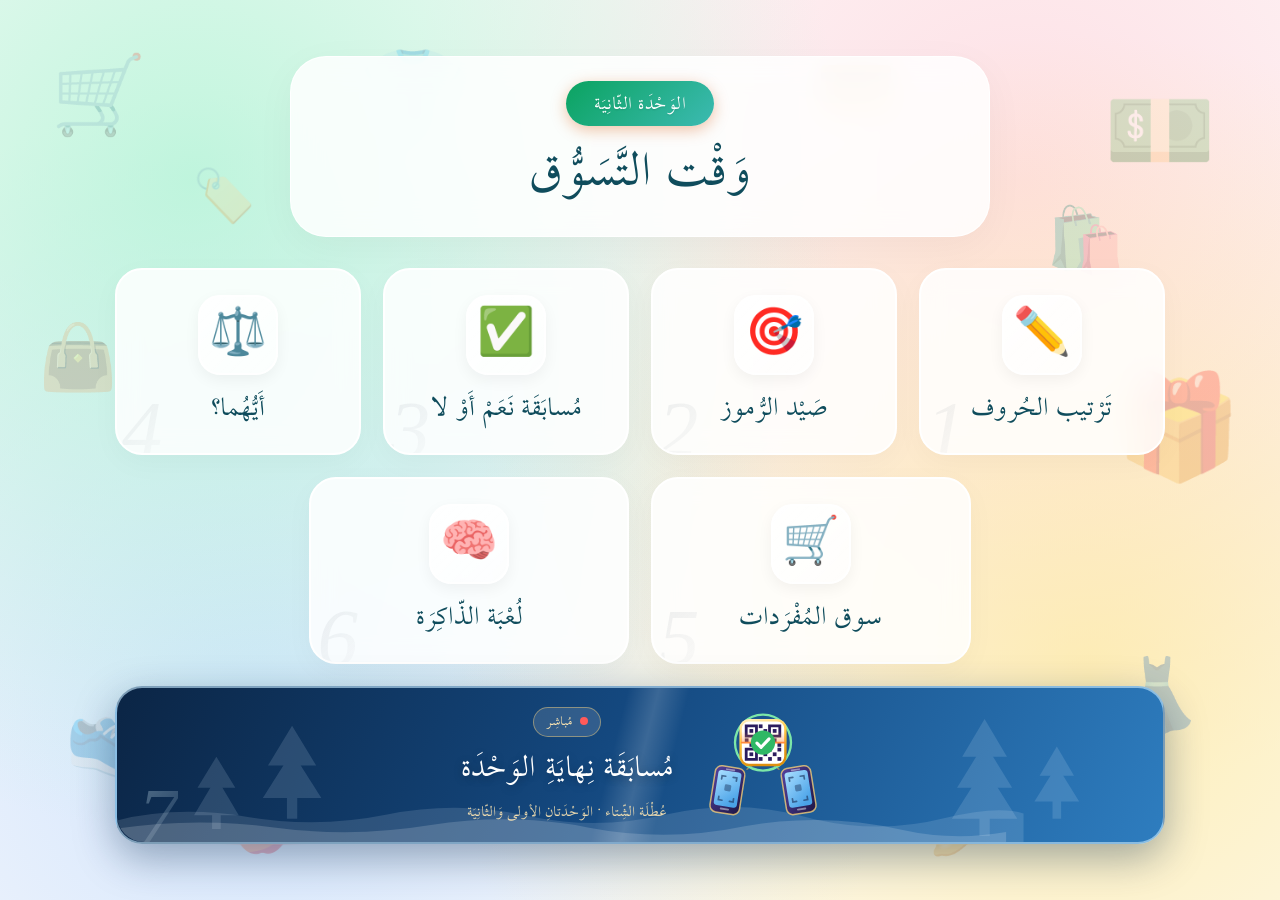
==== commit ed6a1392: "Add files via upload" ====
--- a/index.html
+++ b/index.html
@@ -499,6 +499,93 @@
             .q-nok    { opacity: 0.9;  transform: none; }
         }
         
+
+        /* ==================================================================
+           KIŞ TEMASI — kart zemini ve içindeki mevsim katmanı
+           Simge değişmez: karekod ve ona bağlanan iki telefon.
+           ================================================================== */
+        .quiz-card.kis-kart {
+            background: linear-gradient(115deg, #0B2545 0%, #14487F 46%, #2E7DBF 100%);
+            border-color: rgba(200, 236, 255, 0.6);
+            box-shadow: 0 14px 40px rgba(14, 46, 82, 0.38);
+        }
+        .quiz-card.kis-kart:hover {
+            background: linear-gradient(115deg, #103160 0%, #1B5A9C 46%, #3F94D8 100%);
+            border-color: rgba(220, 244, 255, 0.95);
+            box-shadow: 0 20px 50px rgba(14, 46, 82, 0.5);
+        }
+        .quiz-card.kis-kart::before {
+            background: linear-gradient(135deg, rgba(220, 244, 255, 0.34), rgba(220, 244, 255, 0.03));
+            -webkit-background-clip: text; background-clip: text;
+            -webkit-text-fill-color: transparent;
+        }
+
+        /* ==================================================================
+           MEVSİM KATMANI — kartın içine yayılan dekor
+           Karekod simgesi olduğu gibi kalır; mevsim yalnızca kartın arka
+           planında yaşar: köşelerde siluetler, alt kenarda şerit, üstte
+           süzülen tanecikler. Hepsi tıklamayı engellemez.
+           ================================================================== */
+        .kart-arka {
+            position: absolute;
+            inset: 0;
+            overflow: hidden;
+            border-radius: inherit;
+            pointer-events: none;
+            z-index: 0;
+        }
+        .ka-kose {
+            position: absolute;
+            height: 100%;
+            width: clamp(90px, 22%, 260px);
+            display: block;
+        }
+        .ka-sol, .ka-palmiye { inset-inline-start: 0; bottom: 0; }
+        .ka-sag { inset-inline-end: 0; bottom: 0; }
+        .ka-gunes { inset-inline-end: 0; top: 0; }
+        .ka-serit {
+            position: absolute;
+            left: 0; right: 0; bottom: 0;
+            width: 100%;
+            height: clamp(26px, 34%, 60px);
+            display: block;
+        }
+
+        /* --- kış: süzülen kar --- */
+        .kis-arka .kar {
+            position: absolute;
+            top: -12%;
+            width: 6px; height: 6px;
+            border-radius: 50%;
+            background: #F2FAFF;
+            opacity: 0;
+            filter: blur(0.2px);
+        }
+        .kis-arka .k1  { left:  4%; animation: karDus 7.5s linear infinite 0.0s;  }
+        .kis-arka .k2  { left: 12%; animation: karDus 9.5s linear infinite 1.2s;  width:4px; height:4px; }
+        .kis-arka .k3  { left: 20%; animation: karDus 8.2s linear infinite 2.4s;  width:8px; height:8px; }
+        .kis-arka .k4  { left: 28%; animation: karDus 10.5s linear infinite 0.6s; width:5px; height:5px; }
+        .kis-arka .k5  { left: 36%; animation: karDus 7.8s linear infinite 3.1s;  }
+        .kis-arka .k6  { left: 45%; animation: karDus 9.0s linear infinite 1.8s;  width:4px; height:4px; }
+        .kis-arka .k7  { left: 54%; animation: karDus 8.6s linear infinite 4.0s;  width:7px; height:7px; }
+        .kis-arka .k8  { left: 63%; animation: karDus 10.0s linear infinite 2.2s; width:5px; height:5px; }
+        .kis-arka .k9  { left: 72%; animation: karDus 7.2s linear infinite 0.9s;  }
+        .kis-arka .k10 { left: 80%; animation: karDus 9.8s linear infinite 3.5s;  width:4px; height:4px; }
+        .kis-arka .k11 { left: 88%; animation: karDus 8.4s linear infinite 1.5s;  width:6px; height:6px; }
+        .kis-arka .k12 { left: 95%; animation: karDus 9.2s linear infinite 4.6s;  width:5px; height:5px; }
+        @keyframes karDus {
+            0%   { opacity: 0;    transform: translate(0, 0)      rotate(0deg); }
+            8%   { opacity: 0.85; }
+            85%  { opacity: 0.7; }
+            100% { opacity: 0;    transform: translate(-26px, 190px) rotate(140deg); }
+        }
+
+        @media (prefers-reduced-motion: reduce) {
+            .kis-arka .kar, .yaz-arka .yz-isin, .yaz-arka .dalga,
+            .yaz-arka .kabarcik { animation: none; }
+            .kis-arka .kar     { opacity: 0.7; }
+            .yaz-arka .kabarcik { opacity: 0.4; }
+        }
     </style>
 
     
@@ -567,14 +654,43 @@
                 <h2>لُعْبَة الذّاكِرَة</h2>
             </a>
 
-<!-- Canlı bilgi yarışması (Firebase). Öğretmen odayı kurar,
-                 öğrenciler karekodla ya da bağlantıyla katılır. İnternet gerekir. -->
-            <a href="bilgiyarismasi.html" class="game-card quiz-card" data-num="7">
+            <!-- Kış tatili teması — canlı bilgi yarışması (Firebase).
+                 Öğretmen odayı kurar, öğrenciler karekodla katılır. İnternet gerekir. -->
+            <a href="bilgiyarismasi.html?u=2" class="game-card quiz-card kis-kart" data-num="7">
+                <div class="kart-arka kis-arka" aria-hidden="true">
+                    <!-- kartin iki ucunda cam agaci siluetleri -->
+                    <svg class="ka-kose ka-sol" viewBox="0 0 120 90" preserveAspectRatio="xMinYMax meet">
+                        <g fill="#DCF0FF" opacity="0.14">
+                            <path d="M30,18 l-13,22 h26 Z"/><path d="M30,32 l-16,26 h32 Z"/>
+                            <path d="M30,46 l-19,30 h38 Z"/><rect x="27" y="74" width="6" height="12"/>
+                            <path d="M72,34 l-10,17 h20 Z"/><path d="M72,45 l-13,21 h26 Z"/>
+                            <rect x="69.5" y="64" width="5" height="12"/>
+                        </g>
+                    </svg>
+                    <svg class="ka-kose ka-sag" viewBox="0 0 120 90" preserveAspectRatio="xMaxYMax meet">
+                        <g fill="#DCF0FF" opacity="0.14">
+                            <path d="M88,22 l-14,23 h28 Z"/><path d="M88,37 l-17,27 h34 Z"/>
+                            <rect x="85" y="62" width="6" height="14"/>
+                            <path d="M44,40 l-11,18 h22 Z"/><path d="M44,52 l-13,22 h26 Z"/>
+                            <rect x="41.5" y="72" width="5" height="10"/>
+                        </g>
+                    </svg>
+                    <!-- alt kenardaki kar yigini -->
+                    <svg class="ka-serit" viewBox="0 0 1200 90" preserveAspectRatio="none">
+                        <path d="M0,52 q70,-26 150,-6 q80,20 160,-4 q80,-24 160,2 q80,26 160,-2
+                                 q80,-28 160,4 q80,32 160,2 q60,-22 90,-8 V90 H0 Z"
+                              fill="#EAF7FF" opacity="0.13"/>
+                        <path d="M0,66 q90,-20 180,-2 q90,18 180,-4 q90,-22 180,4 q90,26 180,-2
+                                 q90,-24 180,6 q60,20 120,4 V90 H0 Z"
+                              fill="#FFFFFF" opacity="0.16"/>
+                    </svg>
+                    <!-- kart boyunca dusen kar taneleri -->
+                    <span class="kar k1"></span><span class="kar k2"></span><span class="kar k3"></span>
+                    <span class="kar k4"></span><span class="kar k5"></span><span class="kar k6"></span>
+                    <span class="kar k7"></span><span class="kar k8"></span><span class="kar k9"></span>
+                    <span class="kar k10"></span><span class="kar k11"></span><span class="kar k12"></span>
+                </div>
                 <div class="quiz-ikon">
-                    <!-- İki telefon ortadaki karekoda bağlanmaya çalışır:
-                         karekod nefes alır, turuncu tarama çizgisi üzerinden geçer,
-                         telefonlardan altın veri noktaları kareye doğru akar ve
-                         döngünün sonunda yeşil onay halkası ile tik belirir. -->
                     <svg viewBox="0 0 120 120" role="img" aria-label="رَمْزُ الاِسْتِجابَةِ">
                         <defs>
                             <linearGradient id="qAltin" x1="0" y1="0" x2="0.3" y2="1">
@@ -716,8 +832,8 @@
                 </div>
                 <div class="quiz-yazi">
                     <span class="quiz-rozet"><i class="quiz-nokta"></i>مُباشِر</span>
-                    <h2>مُسابَقَة المَعْلومات</h2>
-                    <span class="quiz-alt">اِلْعَبْ مَعَ أَصْدِقائِكَ</span>
+                    <h2>مُسابَقَة نِهايَةِ الوَحْدَة</h2>
+                    <span class="quiz-alt">عُطْلَة الشِّتاء · الوَحْدَتانِ الأولى وَالثّانِيَة</span>
                 </div>
             </a>
         </div>
